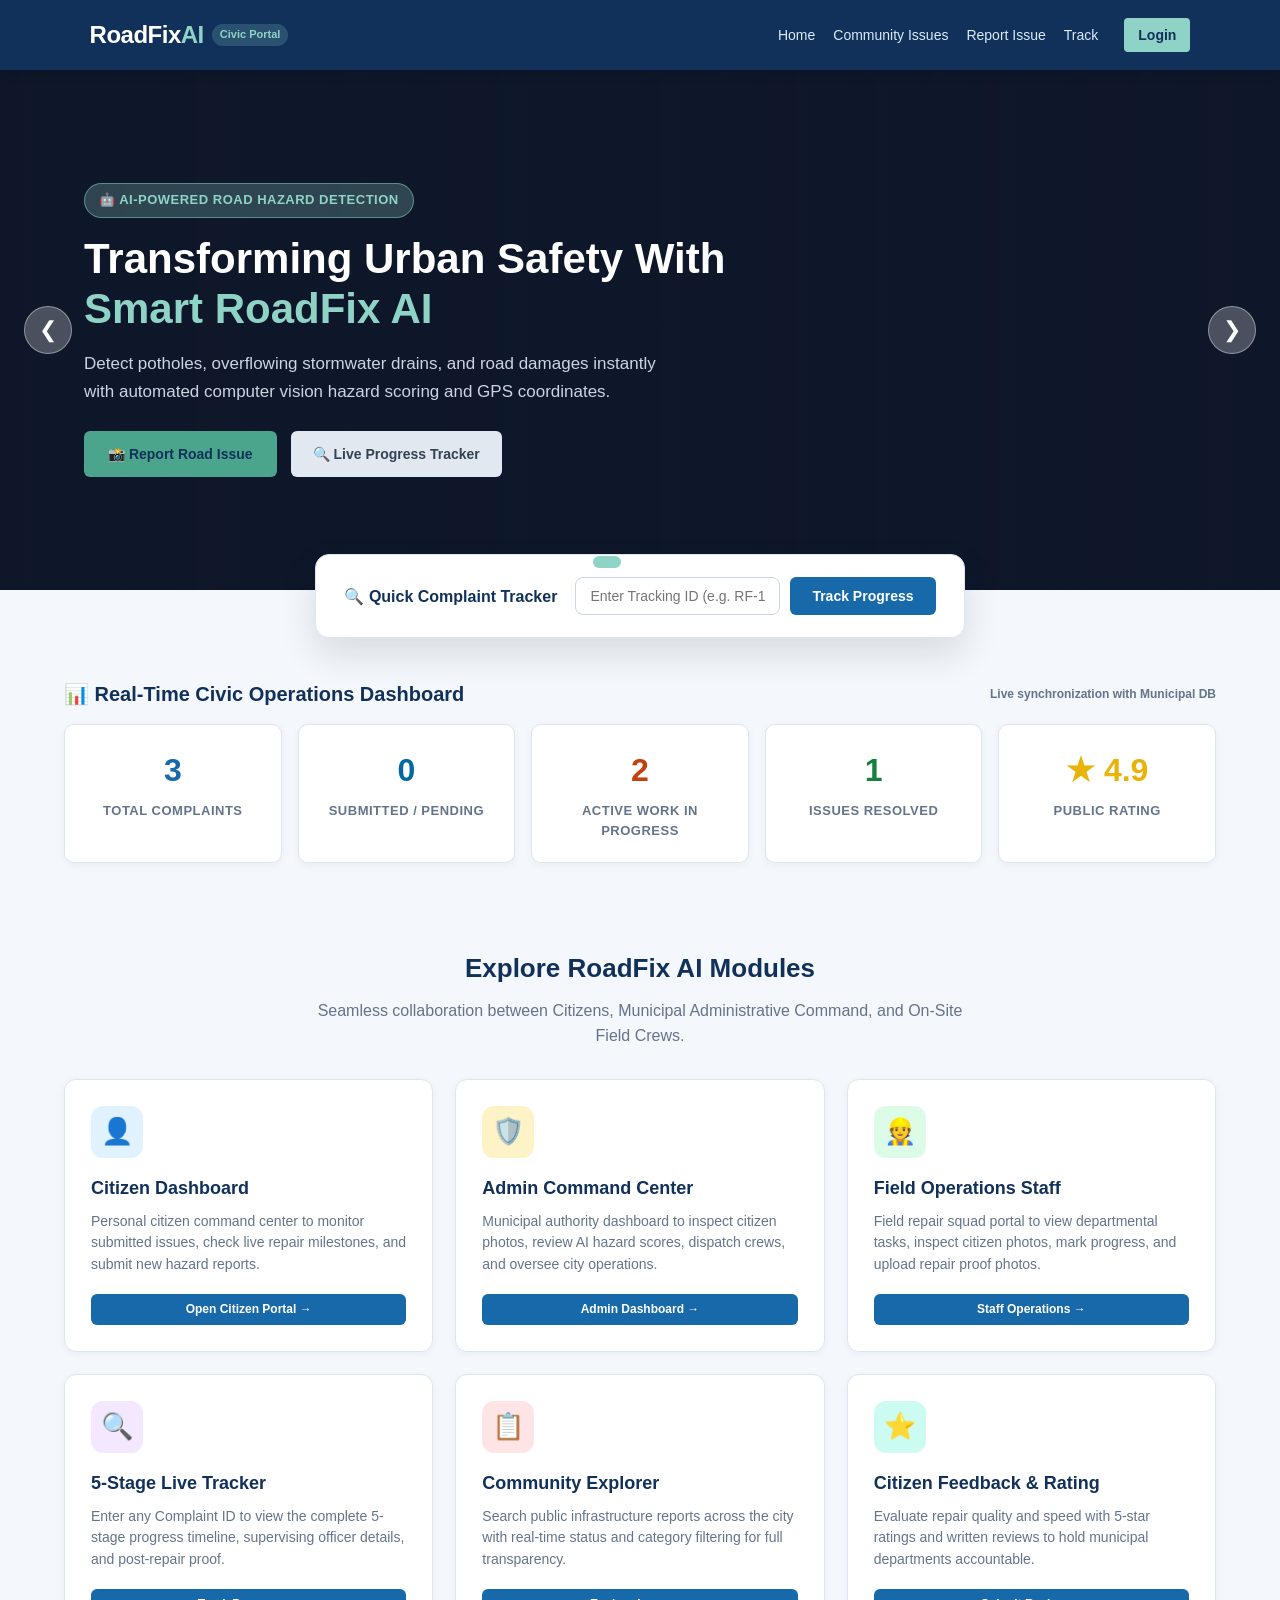
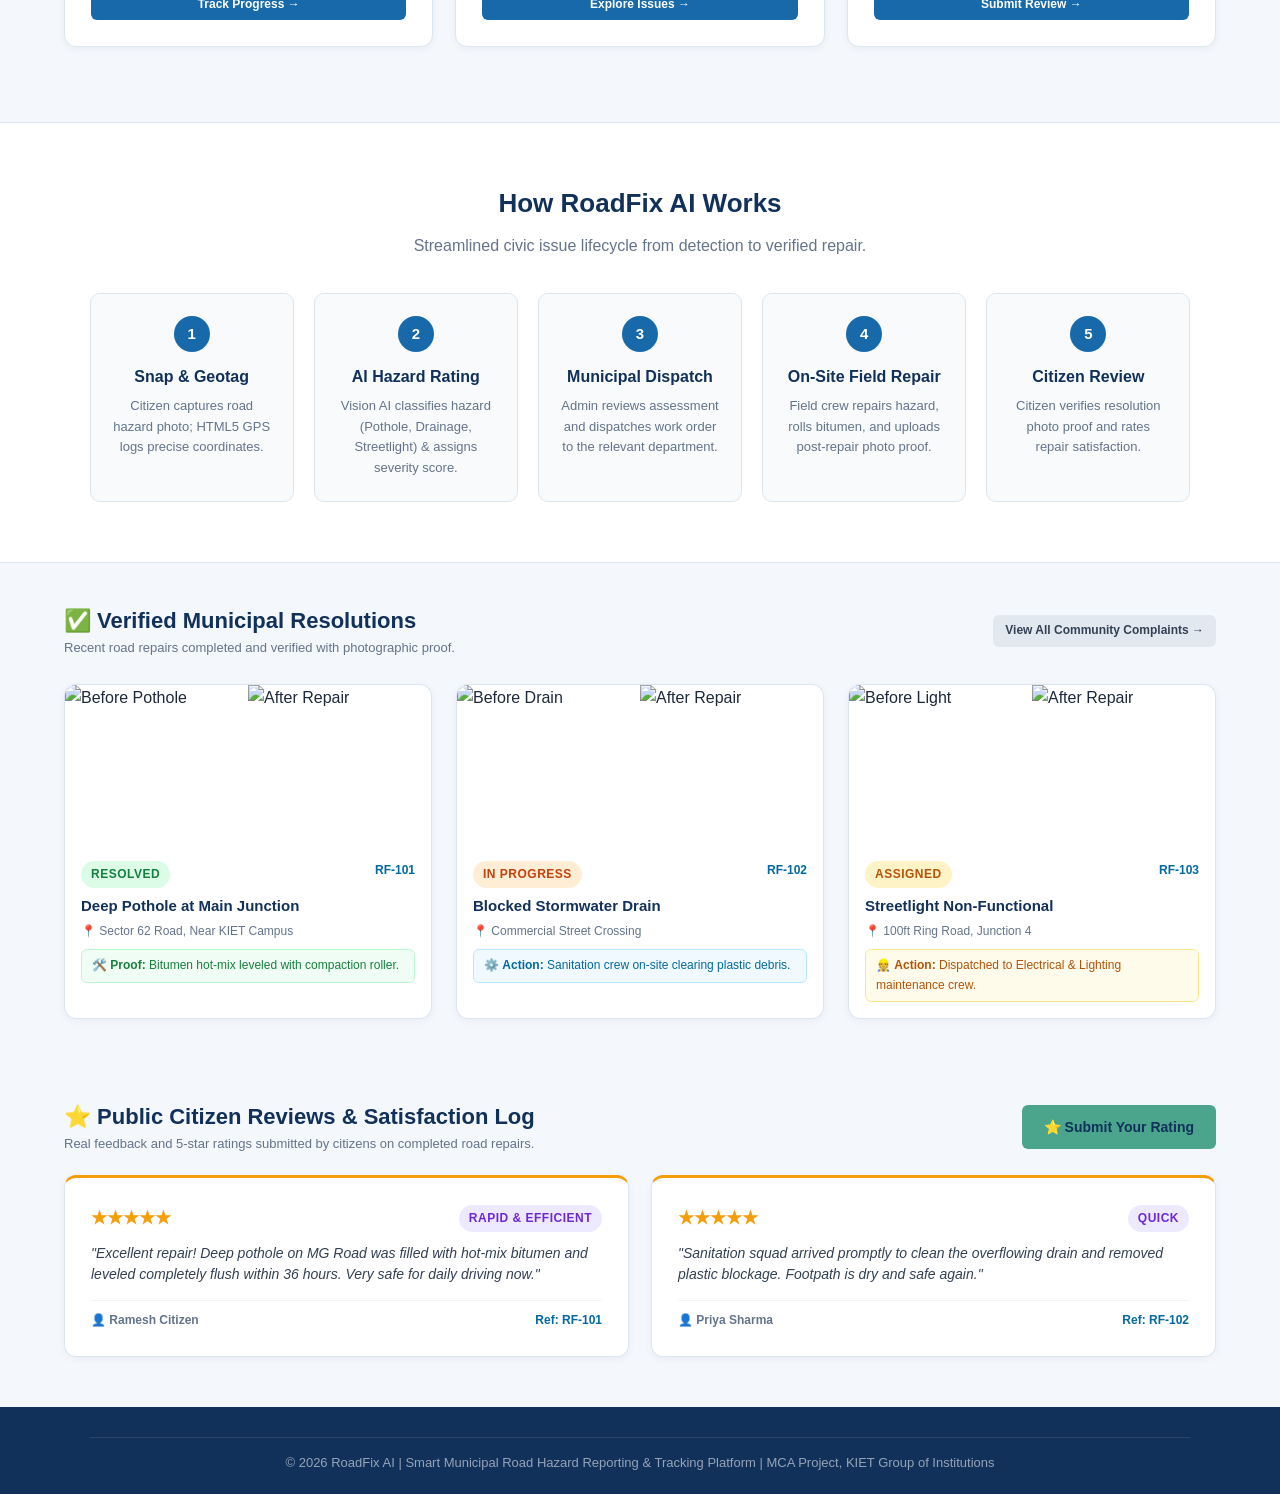
==== Backend/src/main/resources/static/index.html @ 0e4d4f62 "Updated RFIX frontend, database and scripts" ====
<!DOCTYPE html>
<html lang="en">
<head>
    <meta charset="UTF-8">
    <meta name="viewport" content="width=device-width, initial-scale=1.0">
    <title>RoadFix AI - Smart Civic Issue Reporting & Municipal Tracking Platform</title>
    <link rel="stylesheet" href="css/style.css">
    <style>
        /* Modern Carousel / Hero Slider Styling */
        .slider-wrapper {
            position: relative;
            width: 100%;
            height: 520px;
            overflow: hidden;
            background: #0f172a;
        }

        .slider-container {
            display: flex;
            width: 100%;
            height: 100%;
            transition: transform 0.5s ease-in-out;
            will-change: transform;
        }

        .slide {
            flex: 0 0 100%;
            width: 100%;
            min-width: 100%;
            max-width: 100%;
            height: 100%;
            position: relative;
            display: flex;
            align-items: center;
            background-size: cover;
            background-position: center;
        }

        .slide-overlay {
            position: absolute;
            top: 0;
            left: 0;
            right: 0;
            bottom: 0;
            background: linear-gradient(90deg, rgba(15, 23, 42, 0.92) 0%, rgba(15, 23, 42, 0.75) 50%, rgba(15, 23, 42, 0.35) 100%);
            z-index: 1;
        }

        .slide-content {
            position: relative;
            z-index: 2;
            width: 90%;
            max-width: 1200px;
            margin: 0 auto;
            color: #ffffff;
            padding: 0 20px;
        }

        .slide-tag {
            display: inline-block;
            background: rgba(143, 211, 199, 0.25);
            color: var(--accent);
            padding: 6px 14px;
            border-radius: 20px;
            font-size: 13px;
            font-weight: 700;
            margin-bottom: 16px;
            border: 1px solid rgba(143, 211, 199, 0.5);
            letter-spacing: 0.5px;
            text-transform: uppercase;
        }

        .slide-title {
            font-size: 42px;
            font-weight: 800;
            line-height: 1.2;
            margin-bottom: 16px;
            max-width: 680px;
        }

        .slide-title span {
            color: var(--accent);
        }

        .slide-desc {
            font-size: 17px;
            color: #cbd5e1;
            max-width: 580px;
            line-height: 1.6;
            margin-bottom: 26px;
        }

        .slide-btn-group {
            display: flex;
            gap: 14px;
            flex-wrap: wrap;
        }

        /* Slider Controls */
        .slider-btn {
            position: absolute;
            top: 50%;
            transform: translateY(-50%);
            z-index: 50;
            background: rgba(255, 255, 255, 0.25);
            backdrop-filter: blur(8px);
            -webkit-backdrop-filter: blur(8px);
            color: #ffffff;
            border: 1px solid rgba(255, 255, 255, 0.4);
            width: 48px;
            height: 48px;
            border-radius: 50%;
            display: flex;
            align-items: center;
            justify-content: center;
            cursor: pointer;
            font-size: 22px;
            transition: all 0.25s ease;
            user-select: none;
            outline: none;
        }

        .slider-btn:hover {
            background: rgba(255, 255, 255, 0.55);
            color: #0f172a;
            transform: translateY(-50%) scale(1.1);
        }

        .slider-btn-prev { left: 24px; }
        .slider-btn-next { right: 24px; }

        .slider-dots {
            position: absolute;
            bottom: 22px;
            left: 50%;
            transform: translateX(-50%);
            display: flex;
            gap: 10px;
            z-index: 50;
        }

        .dot {
            width: 12px;
            height: 12px;
            border-radius: 50%;
            background: rgba(255, 255, 255, 0.4);
            cursor: pointer;
            transition: all 0.3s ease;
        }

        .dot.active {
            background: var(--accent);
            width: 28px;
            border-radius: 12px;
        }

        /* Floating Quick Track Bar */
        .floating-search-bar {
            max-width: 1000px;
            margin: -36px auto 0 auto;
            position: relative;
            z-index: 20;
            background: #ffffff;
            border-radius: 14px;
            padding: 22px 28px;
            box-shadow: 0 16px 36px rgba(15, 23, 42, 0.12);
            border: 1px solid var(--border-color);
            display: flex;
            align-items: center;
            gap: 18px;
            flex-wrap: wrap;
        }

        .floating-search-bar h3 {
            font-size: 16px;
            color: var(--primary);
            white-space: nowrap;
            margin: 0;
            display: flex;
            align-items: center;
            gap: 6px;
        }

        .floating-search-form {
            display: flex;
            flex: 1;
            gap: 10px;
            min-width: 280px;
        }

        .floating-search-form input {
            flex: 1;
            padding: 10px 14px;
            border: 1px solid #cbd5e1;
            border-radius: 8px;
            font-size: 14px;
        }



        /* Features Section */
        .features-grid {
            display: grid;
            grid-template-columns: repeat(auto-fit, minmax(280px, 1fr));
            gap: 22px;
            margin-top: 30px;
        }

        .feature-card {
            background: #ffffff;
            padding: 26px;
            border-radius: 12px;
            border: 1px solid var(--border-color);
            box-shadow: var(--shadow-sm);
            transition: all 0.25s ease;
            text-align: left;
            display: flex;
            flex-direction: column;
        }

        .feature-card:hover {
            transform: translateY(-5px);
            box-shadow: var(--shadow-md);
            border-color: var(--primary-light);
        }

        .feature-icon-wrapper {
            width: 52px;
            height: 52px;
            border-radius: 12px;
            display: flex;
            align-items: center;
            justify-content: center;
            font-size: 26px;
            margin-bottom: 16px;
        }

        .f-citizen { background: #e0f2fe; color: #0284c7; }
        .f-admin { background: #fef3c7; color: #d97706; }
        .f-staff { background: #dcfce7; color: #16a34a; }
        .f-track { background: #f3e8ff; color: #7e22ce; }
        .f-explore { background: #ffe4e6; color: #e11d48; }
        .f-feedback { background: #ccfbf1; color: #0d9488; }

        .feature-card h3 {
            color: var(--primary);
            font-size: 18px;
            margin-bottom: 8px;
        }

        .feature-card p {
            color: var(--text-muted);
            font-size: 14px;
            line-height: 1.55;
            margin-bottom: 18px;
            flex: 1;
        }

        /* Verification Showcase (Before / After) */
        .showcase-grid {
            display: grid;
            grid-template-columns: repeat(auto-fit, minmax(320px, 1fr));
            gap: 24px;
            margin-top: 25px;
        }

        .showcase-card {
            background: #ffffff;
            border-radius: 12px;
            overflow: hidden;
            border: 1px solid var(--border-color);
            box-shadow: var(--shadow-sm);
        }

        .showcase-images {
            display: grid;
            grid-template-columns: 1fr 1fr;
            height: 160px;
        }

        .showcase-images img {
            width: 100%;
            height: 100%;
            object-fit: cover;
        }

        .showcase-body {
            padding: 16px;
        }

        /* How it Works */
        .how-section {
            background: #ffffff;
            padding: 60px 7%;
            border-top: 1px solid var(--border-color);
            border-bottom: 1px solid var(--border-color);
            text-align: center;
            margin-top: 40px;
        }

        .steps-grid {
            display: grid;
            grid-template-columns: repeat(auto-fit, minmax(200px, 1fr));
            gap: 20px;
            margin-top: 35px;
        }

        .step-box {
            background: #f8fafc;
            padding: 22px;
            border-radius: 10px;
            border: 1px solid var(--border-color);
            position: relative;
        }

        .step-num {
            width: 36px;
            height: 36px;
            background: var(--primary-light);
            color: white;
            border-radius: 50%;
            display: flex;
            align-items: center;
            justify-content: center;
            font-weight: bold;
            margin: 0 auto 12px;
            font-size: 15px;
        }

        @media (max-width: 768px) {
            .slider-wrapper {
                height: 440px;
            }
            .slide-title {
                font-size: 26px;
            }
            .slide-desc {
                font-size: 14px;
            }
            .floating-search-bar {
                margin: -20px 15px 0 15px;
                padding: 16px;
            }
            .slider-btn {
                width: 38px;
                height: 38px;
                font-size: 16px;
                display: flex !important;
            }
            .slider-btn-prev { left: 8px; }
            .slider-btn-next { right: 8px; }
        }
    </style>
</head>
<body>

    <!-- Header Navigation -->
    <header>
        <a href="index.html" class="logo-container">
            <div class="logo">RoadFix<span>AI</span></div>
            <span class="logo-tag">Civic Portal</span>
        </a>
        <nav id="mainNav"></nav>
    </header>

    <!-- Carousel / Hero Slider -->
    <div class="slider-wrapper" id="heroSlider">
        <div class="slider-container" id="sliderContainer">

            <!-- Slide 1: AI Hazard Detection -->
            <div class="slide" style="background-image: url('https://images.unsplash.com/photo-1515162816999-a0c47dc192f7?w=1600&auto=format&fit=crop&q=80');">
                <div class="slide-overlay"></div>
                <div class="slide-content">
                    <span class="slide-tag">🤖 AI-Powered Road Hazard Detection</span>
                    <h1 class="slide-title">Transforming Urban Safety With <span>Smart RoadFix AI</span></h1>
                    <p class="slide-desc">Detect potholes, overflowing stormwater drains, and road damages instantly with automated computer vision hazard scoring and GPS coordinates.</p>
                    <div class="slide-btn-group">
                        <a href="report.html" class="btn btn-accent" style="font-weight:700; color:#12315a; padding:12px 24px;">📸 Report Road Issue</a>
                        <a href="track.html" class="btn btn-secondary" style="padding:12px 22px;">🔍 Live Progress Tracker</a>
                    </div>
                </div>
            </div>

            <!-- Slide 2: Field Operations & Paving -->
            <div class="slide" style="background-image: url('https://images.unsplash.com/photo-1578575437130-527eed3abbec?w=1600&auto=format&fit=crop&q=80');">
                <div class="slide-overlay"></div>
                <div class="slide-content">
                    <span class="slide-tag">👷 48-Hour Municipal Dispatch Commitment</span>
                    <h1 class="slide-title">Rapid Field Repairs & <span>Verified Work Orders</span></h1>
                    <p class="slide-desc">Automated task routing to Roads & Infrastructure, Sanitation, and Electrical municipal squads with photographic proof of completion.</p>
                    <div class="slide-btn-group">
                        <a href="staff.html" class="btn btn-accent" style="font-weight:700; color:#12315a; padding:12px 24px;">👷 Field Staff Panel</a>
                        <a href="complaints.html" class="btn btn-secondary" style="padding:12px 22px;">📋 View Public Issues</a>
                    </div>
                </div>
            </div>

            <!-- Slide 3: Clean, Green & Well-Lit Smart Cities -->
            <div class="slide" style="background-image: url('https://images.unsplash.com/photo-1477959858617-67f30bc75b82?w=1600&auto=format&fit=crop&q=80');">
                <div class="slide-overlay"></div>
                <div class="slide-content">
                    <span class="slide-tag">⚡ Transparent 5-Stage Lifecycle</span>
                    <h1 class="slide-title">Accountable Governance for <span>Safer City Streets</span></h1>
                    <p class="slide-desc">Follow every civic complaint through Submitted, Verified, Assigned, In Progress, and Resolved milestones in real time.</p>
                    <div class="slide-btn-group">
                        <a href="citizen.html" class="btn btn-accent" style="font-weight:700; color:#12315a; padding:12px 24px;">👤 Citizen Dashboard</a>
                        <a href="admin.html" class="btn btn-secondary" style="padding:12px 22px;">🛡️ Admin Command Center</a>
                    </div>
                </div>
            </div>

            <!-- Slide 4: Citizen Participation & Quality Reviews -->
            <div class="slide" style="background-image: url('https://images.unsplash.com/photo-1522071820081-009f0129c71c?w=1600&auto=format&fit=crop&q=80');">
                <div class="slide-overlay"></div>
                <div class="slide-content">
                    <span class="slide-tag">⭐ 5-Star Citizen Verification Feedback</span>
                    <h1 class="slide-title">Empowering Citizens & <span>Building Safer Roads</span></h1>
                    <p class="slide-desc">Citizens inspect post-repair photo proof and rate municipal performance to ensure public funds deliver lasting road infrastructure.</p>
                    <div class="slide-btn-group">
                        <a href="feedback.html" class="btn btn-accent" style="font-weight:700; color:#12315a; padding:12px 24px;">⭐ Submit Service Rating</a>
                        <a href="login.html" class="btn btn-secondary" style="padding:12px 22px;">🔑 Sign In to Portal</a>
                    </div>
                </div>
            </div>

        </div>

        <!-- Slider Arrow Controls -->
        <button type="button" class="slider-btn slider-btn-prev" id="btnPrevSlide" onclick="prevSlide()" aria-label="Previous Slide">❮</button>
        <button type="button" class="slider-btn slider-btn-next" id="btnNextSlide" onclick="nextSlide()" aria-label="Next Slide">❯</button>

        <!-- Slider Dots -->
        <div class="slider-dots" id="sliderDots">
            <span class="dot active" onclick="goToSlide(0)"></span>
            <span class="dot" onclick="goToSlide(1)"></span>
            <span class="dot" onclick="goToSlide(2)"></span>
            <span class="dot" onclick="goToSlide(3)"></span>
        </div>
    </div>

    <!-- Floating Quick Track Bar -->
    <div class="floating-search-bar">
        <h3>🔍 Quick Complaint Tracker</h3>
        <form onsubmit="handleQuickTrack(event)" class="floating-search-form">
            <input type="text" id="quickId" placeholder="Enter Tracking ID (e.g. RF-101, RF-102)" required>
            <button type="submit" class="btn btn-primary" style="padding:10px 22px; white-space:nowrap;">Track Progress</button>
        </form>
    </div>

    <!-- Real-Time Metrics Counters (Dynamic from Backend) -->
    <div class="container" style="margin-top: 40px;">
        <div style="display:flex; justify-content:space-between; align-items:center; margin-bottom:14px; flex-wrap:wrap; gap:10px;">
            <h2 style="font-size: 20px; color: var(--primary);">📊 Real-Time Civic Operations Dashboard</h2>
            <span style="font-size:12px; color:var(--text-muted); font-weight:600;">Live synchronization with Municipal DB</span>
        </div>
        <div class="stats-grid">
            <div class="stat-card">
                <h3 id="statTotal">--</h3>
                <p>Total Complaints</p>
            </div>
            <div class="stat-card">
                <h3 id="statSubmitted" style="color:#0369a1;">--</h3>
                <p>Submitted / Pending</p>
            </div>
            <div class="stat-card">
                <h3 id="statInProgress" style="color:#c2410c;">--</h3>
                <p>Active Work In Progress</p>
            </div>
            <div class="stat-card">
                <h3 id="statResolved" style="color:#15803d;">--</h3>
                <p>Issues Resolved</p>
            </div>
            <div class="stat-card">
                <h3 id="statRating" style="color:#eab308;">★ --</h3>
                <p>Public Rating</p>
            </div>
        </div>
    </div>

    <!-- Comprehensive Role Hub Modules -->
    <section class="container" style="margin-top: 25px;">
        <h2 style="font-size: 26px; color: var(--primary); text-align: center; margin-bottom: 8px;">Explore RoadFix AI Modules</h2>
        <p style="text-align: center; color: var(--text-muted); max-width: 650px; margin: 0 auto 30px;">
            Seamless collaboration between Citizens, Municipal Administrative Command, and On-Site Field Crews.
        </p>

        <div class="features-grid">
            <!-- 1. Citizen Dashboard -->
            <div class="feature-card">
                <div class="feature-icon-wrapper f-citizen">👤</div>
                <h3>Citizen Dashboard</h3>
                <p>Personal citizen command center to monitor submitted issues, check live repair milestones, and submit new hazard reports.</p>
                <a href="citizen.html" class="btn btn-primary btn-sm">Open Citizen Portal →</a>
            </div>

            <!-- 2. Admin Command -->
            <div class="feature-card">
                <div class="feature-icon-wrapper f-admin">🛡️</div>
                <h3>Admin Command Center</h3>
                <p>Municipal authority dashboard to inspect citizen photos, review AI hazard scores, dispatch crews, and oversee city operations.</p>
                <a href="admin.html" class="btn btn-primary btn-sm">Admin Dashboard →</a>
            </div>

            <!-- 3. Staff Panel -->
            <div class="feature-card">
                <div class="feature-icon-wrapper f-staff">👷</div>
                <h3>Field Operations Staff</h3>
                <p>Field repair squad portal to view departmental tasks, inspect citizen photos, mark progress, and upload repair proof photos.</p>
                <a href="staff.html" class="btn btn-primary btn-sm">Staff Operations →</a>
            </div>

            <!-- 4. Live Tracking -->
            <div class="feature-card">
                <div class="feature-icon-wrapper f-track">🔍</div>
                <h3>5-Stage Live Tracker</h3>
                <p>Enter any Complaint ID to view the complete 5-stage progress timeline, supervising officer details, and post-repair proof.</p>
                <a href="track.html" class="btn btn-primary btn-sm">Track Progress →</a>
            </div>

            <!-- 5. Community Issues -->
            <div class="feature-card">
                <div class="feature-icon-wrapper f-explore">📋</div>
                <h3>Community Explorer</h3>
                <p>Search public infrastructure reports across the city with real-time status and category filtering for full transparency.</p>
                <a href="complaints.html" class="btn btn-primary btn-sm">Explore Issues →</a>
            </div>

            <!-- 6. Citizen Feedback -->
            <div class="feature-card">
                <div class="feature-icon-wrapper f-feedback">⭐</div>
                <h3>Citizen Feedback & Rating</h3>
                <p>Evaluate repair quality and speed with 5-star ratings and written reviews to hold municipal departments accountable.</p>
                <a href="feedback.html" class="btn btn-primary btn-sm">Submit Review →</a>
            </div>
        </div>
    </section>

    <!-- How It Works Section -->
    <section class="how-section">
        <h2 style="font-size: 26px; color: var(--primary); margin-bottom: 8px;">How RoadFix AI Works</h2>
        <p style="color: var(--text-muted); max-width: 600px; margin: 0 auto;">Streamlined civic issue lifecycle from detection to verified repair.</p>

        <div class="steps-grid">
            <div class="step-box">
                <div class="step-num">1</div>
                <h4 style="color:var(--primary); margin-bottom:6px;">Snap & Geotag</h4>
                <p style="font-size:13px; color:var(--text-muted);">Citizen captures road hazard photo; HTML5 GPS logs precise coordinates.</p>
            </div>

            <div class="step-box">
                <div class="step-num">2</div>
                <h4 style="color:var(--primary); margin-bottom:6px;">AI Hazard Rating</h4>
                <p style="font-size:13px; color:var(--text-muted);">Vision AI classifies hazard (Pothole, Drainage, Streetlight) & assigns severity score.</p>
            </div>

            <div class="step-box">
                <div class="step-num">3</div>
                <h4 style="color:var(--primary); margin-bottom:6px;">Municipal Dispatch</h4>
                <p style="font-size:13px; color:var(--text-muted);">Admin reviews assessment and dispatches work order to the relevant department.</p>
            </div>

            <div class="step-box">
                <div class="step-num">4</div>
                <h4 style="color:var(--primary); margin-bottom:6px;">On-Site Field Repair</h4>
                <p style="font-size:13px; color:var(--text-muted);">Field crew repairs hazard, rolls bitumen, and uploads post-repair photo proof.</p>
            </div>

            <div class="step-box">
                <div class="step-num">5</div>
                <h4 style="color:var(--primary); margin-bottom:6px;">Citizen Review</h4>
                <p style="font-size:13px; color:var(--text-muted);">Citizen verifies resolution photo proof and rates repair satisfaction.</p>
            </div>
        </div>
    </section>

    <!-- Recent Verified Resolutions Showcase -->
    <section class="container" style="margin-top: 40px; margin-bottom: 40px;">
        <div style="display:flex; justify-content:space-between; align-items:center; margin-bottom:18px; flex-wrap:wrap; gap:10px;">
            <div>
                <h2 style="font-size: 22px; color: var(--primary);">✅ Verified Municipal Resolutions</h2>
                <p style="font-size:13px; color:var(--text-muted);">Recent road repairs completed and verified with photographic proof.</p>
            </div>
            <a href="complaints.html" class="btn btn-secondary btn-sm">View All Community Complaints →</a>
        </div>

        <div class="showcase-grid">
            <!-- Sample Resolution 1 -->
            <div class="showcase-card">
                <div class="showcase-images">
                    <img src="https://images.unsplash.com/photo-1515162816999-a0c47dc192f7?w=500&auto=format&fit=crop" alt="Before Pothole" title="Before: Citizen Reported">
                    <img src="https://images.unsplash.com/photo-1508873696983-2df570464753?w=500&auto=format&fit=crop" alt="After Repair" title="After: Field Crew Repaired">
                </div>
                <div class="showcase-body">
                    <div style="display:flex; justify-content:space-between; margin-bottom:6px;">
                        <span class="badge badge-RESOLVED">RESOLVED</span>
                        <span style="font-size:12px; font-weight:700; color:#0369a1;">RF-101</span>
                    </div>
                    <h4 style="font-size:15px; color:var(--primary); margin-bottom:4px;">Deep Pothole at Main Junction</h4>
                    <p style="font-size:12px; color:#64748b; margin-bottom:8px;">📍 Sector 62 Road, Near KIET Campus</p>
                    <p style="font-size:12px; color:#15803d; background:#f0fdf4; padding:6px 10px; border-radius:6px; border:1px solid #bbf7d0;">
                        🛠️ <b>Proof:</b> Bitumen hot-mix leveled with compaction roller.
                    </p>
                </div>
            </div>

            <!-- Sample Resolution 2 -->
            <div class="showcase-card">
                <div class="showcase-images">
                    <img src="https://images.unsplash.com/photo-1544717305-2782549b5136?w=500&auto=format&fit=crop" alt="Before Drain" title="Before: Citizen Reported">
                    <img src="https://images.unsplash.com/photo-1578575437130-527eed3abbec?w=500&auto=format&fit=crop" alt="After Repair" title="After: Field Crew Repaired">
                </div>
                <div class="showcase-body">
                    <div style="display:flex; justify-content:space-between; margin-bottom:6px;">
                        <span class="badge badge-IN_PROGRESS">IN PROGRESS</span>
                        <span style="font-size:12px; font-weight:700; color:#0369a1;">RF-102</span>
                    </div>
                    <h4 style="font-size:15px; color:var(--primary); margin-bottom:4px;">Blocked Stormwater Drain</h4>
                    <p style="font-size:12px; color:#64748b; margin-bottom:8px;">📍 Commercial Street Crossing</p>
                    <p style="font-size:12px; color:#0369a1; background:#f0f9ff; padding:6px 10px; border-radius:6px; border:1px solid #bae6fd;">
                        ⚙️ <b>Action:</b> Sanitation crew on-site clearing plastic debris.
                    </p>
                </div>
            </div>

            <!-- Sample Resolution 3 -->
            <div class="showcase-card">
                <div class="showcase-images">
                    <img src="https://images.unsplash.com/photo-1509198397868-475647b2a1e5?w=500&auto=format&fit=crop" alt="Before Light" title="Before: Citizen Reported">
                    <img src="https://images.unsplash.com/photo-1477959858617-67f30bc75b82?w=500&auto=format&fit=crop" alt="After Repair" title="After: Field Crew Repaired">
                </div>
                <div class="showcase-body">
                    <div style="display:flex; justify-content:space-between; margin-bottom:6px;">
                        <span class="badge badge-ASSIGNED">ASSIGNED</span>
                        <span style="font-size:12px; font-weight:700; color:#0369a1;">RF-103</span>
                    </div>
                    <h4 style="font-size:15px; color:var(--primary); margin-bottom:4px;">Streetlight Non-Functional</h4>
                    <p style="font-size:12px; color:#64748b; margin-bottom:8px;">📍 100ft Ring Road, Junction 4</p>
                    <p style="font-size:12px; color:#b45309; background:#fffbeb; padding:6px 10px; border-radius:6px; border:1px solid #fde68a;">
                        👷 <b>Action:</b> Dispatched to Electrical & Lighting maintenance crew.
                    </p>
                </div>
            </div>
        </div>
    </section>

    <!-- Citizen Reviews & Satisfaction Ratings (Public Transparency) -->
    <section class="container" style="margin-top: 40px; margin-bottom: 50px;">
        <div style="display:flex; justify-content:space-between; align-items:center; margin-bottom:20px; flex-wrap:wrap; gap:10px;">
            <div>
                <h2 style="font-size: 22px; color: var(--primary);">⭐ Public Citizen Reviews & Satisfaction Log</h2>
                <p style="font-size:13px; color:var(--text-muted);">Real feedback and 5-star ratings submitted by citizens on completed road repairs.</p>
            </div>
            <a href="feedback.html" class="btn btn-accent" style="font-weight:700; color:#12315a;">⭐ Submit Your Rating</a>
        </div>

        <div class="features-grid" id="homeReviewsGrid" style="margin-top:15px;">
            <!-- Dynamically populated from Database / LocalStorage -->
            <div class="feature-card" style="border-top:3px solid #f59e0b;">
                <div style="display:flex; justify-content:space-between; align-items:center; margin-bottom:10px;">
                    <span style="color:#f59e0b; font-size:18px; font-weight:bold;">★★★★★</span>
                    <span class="badge badge-VERIFIED">Rapid & Efficient</span>
                </div>
                <p style="font-style:italic; color:#334155; font-size:14px; margin-bottom:14px; flex:1;">
                    "Excellent repair! Deep pothole on MG Road was filled with hot-mix bitumen and leveled completely flush within 36 hours. Very safe for daily driving now."
                </p>
                <div style="display:flex; justify-content:space-between; align-items:center; border-top:1px solid #f1f5f9; padding-top:10px; font-size:12px; color:#64748b;">
                    <b>👤 Ramesh Citizen</b>
                    <span style="font-weight:600; color:#0369a1;">Ref: RF-101</span>
                </div>
            </div>

            <div class="feature-card" style="border-top:3px solid #f59e0b;">
                <div style="display:flex; justify-content:space-between; align-items:center; margin-bottom:10px;">
                    <span style="color:#f59e0b; font-size:18px; font-weight:bold;">★★★★★</span>
                    <span class="badge badge-VERIFIED">Quick</span>
                </div>
                <p style="font-style:italic; color:#334155; font-size:14px; margin-bottom:14px; flex:1;">
                    "Sanitation squad arrived promptly to clean the overflowing drain and removed plastic blockage. Footpath is dry and safe again."
                </p>
                <div style="display:flex; justify-content:space-between; align-items:center; border-top:1px solid #f1f5f9; padding-top:10px; font-size:12px; color:#64748b;">
                    <b>👤 Priya Sharma</b>
                    <span style="font-weight:600; color:#0369a1;">Ref: RF-102</span>
                </div>
            </div>

            <div class="feature-card" style="border-top:3px solid #f59e0b;">
                <div style="display:flex; justify-content:space-between; align-items:center; margin-bottom:10px;">
                    <span style="color:#f59e0b; font-size:18px; font-weight:bold;">★★★★★</span>
                    <span class="badge badge-VERIFIED">5-Star Quality</span>
                </div>
                <p style="font-style:italic; color:#334155; font-size:14px; margin-bottom:14px; flex:1;">
                    "Streetlight on Ring Road junction was fixed quickly by electrical crew. Great transparency with photo proofs!"
                </p>
                <div style="display:flex; justify-content:space-between; align-items:center; border-top:1px solid #f1f5f9; padding-top:10px; font-size:12px; color:#64748b;">
                    <b>👤 Sunil Verma</b>
                    <span style="font-weight:600; color:#0369a1;">Ref: RF-103</span>
                </div>
            </div>
        </div>
    </section>

    <!-- Footer -->
    <footer>
        <div class="copyright">
            © 2026 RoadFix AI | Smart Municipal Road Hazard Reporting & Tracking Platform | MCA Project, KIET Group of Institutions
        </div>
    </footer>

    <script src="js/api.js"></script>
    <script>
        // --- Carousel Slider Engine ---
        let currentSlide = 0;
        let slideInterval = null;

        let cachedSlideCount = 4;

        function getTotalSlides() {
            return cachedSlideCount;
        }

        function updateSlider() {
            const container = document.getElementById('sliderContainer');
            if (container) {
                container.style.transform = `translateX(-${currentSlide * 100}%)`;
            }

            // Update dots
            const dots = document.querySelectorAll('.slider-dots .dot');
            dots.forEach((dot, index) => {
                dot.classList.toggle('active', index === currentSlide);
            });
        }

        function nextSlide() {
            const total = getTotalSlides();
            currentSlide = (currentSlide + 1) % total;
            updateSlider();
            resetAutoSlide();
        }

        function prevSlide() {
            const total = getTotalSlides();
            currentSlide = (currentSlide - 1 + total) % total;
            updateSlider();
            resetAutoSlide();
        }

        function goToSlide(index) {
            currentSlide = index;
            updateSlider();
            resetAutoSlide();
        }

        function startAutoSlide() {
            clearInterval(slideInterval);
            slideInterval = setInterval(() => {
                nextSlide();
            }, 6000);
        }

        function resetAutoSlide() {
            clearInterval(slideInterval);
            startAutoSlide();
        }

        // Pause on hover
        const sliderEl = document.getElementById('heroSlider');
        if (sliderEl) {
            sliderEl.addEventListener('mouseenter', () => clearInterval(slideInterval));
            sliderEl.addEventListener('mouseleave', () => startAutoSlide());
        }

        // Keyboard navigation
        document.addEventListener('keydown', (e) => {
            if (e.key === 'ArrowLeft') prevSlide();
            if (e.key === 'ArrowRight') nextSlide();
        });

        // Initialize slider & metrics on DOM load
        document.addEventListener('DOMContentLoaded', async () => {
            await renderSlider();
            startAutoSlide();
            loadLiveMetrics();
            loadHomeReviews();

            // Button click listeners
            document.getElementById('btnPrevSlide')?.addEventListener('click', (e) => {
                e.stopPropagation();
                prevSlide();
            });
            document.getElementById('btnNextSlide')?.addEventListener('click', (e) => {
                e.stopPropagation();
                nextSlide();
            });
        });

        async function renderSlider() {
            const slides = await RoadFix.getSlides();
            cachedSlideCount = (slides && slides.length > 0) ? slides.length : 4;
            const container = document.getElementById('sliderContainer');
            const dotsContainer = document.getElementById('sliderDots');
            if (!container || !slides || slides.length === 0) return;

            container.innerHTML = slides.map(s => `
                <div class="slide" style="background-image: url('${s.image}');">
                    <div class="slide-overlay"></div>
                    <div class="slide-content">
                        <span class="slide-tag">${s.tag}</span>
                        <h1 class="slide-title">${s.title}</h1>
                        <p class="slide-desc">${s.desc}</p>
                        <div class="slide-btn-group">
                            <a href="${s.btn1Link || 'report.html'}" class="btn btn-accent" style="font-weight:700; color:#12315a; padding:12px 24px;">${s.btn1Text || '📸 Report Road Issue'}</a>
                            <a href="${s.btn2Link || 'track.html'}" class="btn btn-secondary" style="padding:12px 22px;">${s.btn2Text || '🔍 Live Progress Tracker'}</a>
                        </div>
                    </div>
                </div>
            `).join('');

            if (dotsContainer) {
                dotsContainer.innerHTML = slides.map((_, idx) => `
                    <span class="dot ${idx === currentSlide ? 'active' : ''}" onclick="goToSlide(${idx})"></span>
                `).join('');
            }
            updateSlider();
        }

        // --- Live Operational Metrics ---
        async function loadLiveMetrics() {
            try {
                const s = await RoadFix.getStats();
                document.getElementById('statTotal').innerText = s.totalIssues || 3;
                document.getElementById('statSubmitted').innerText = s.submitted || 0;
                document.getElementById('statInProgress').innerText = s.inProgress || 2;
                document.getElementById('statResolved').innerText = s.resolved || 1;
                document.getElementById('statRating').innerText = `★ ${s.averageRating || '4.9'}`;
            } catch (err) {
                console.error(err);
            }
        }

        // --- Live Community Feedback Reviews ---
        async function loadHomeReviews() {
            try {
                const feedbacks = await RoadFix.getFeedbacks();
                const container = document.getElementById('homeReviewsGrid');
                if (!container || !feedbacks || feedbacks.length === 0) return;
                const list = feedbacks.slice(0, 3);
                container.innerHTML = list.map(f => `
                    <div class="feature-card" style="border-top:3px solid #f59e0b;">
                        <div style="display:flex; justify-content:space-between; align-items:center; margin-bottom:10px;">
                            <span style="color:#f59e0b; font-size:18px; font-weight:bold;">${'★'.repeat(f.rating || 5)}</span>
                            <span class="badge badge-VERIFIED">${f.resolutionSpeed || 'Rapid'}</span>
                        </div>
                        <p style="font-style:italic; color:#334155; font-size:14px; margin-bottom:14px; flex:1;">
                            "${f.comments || f.comment || 'High quality repair work and fast response.'}"
                        </p>
                        <div style="display:flex; justify-content:space-between; align-items:center; border-top:1px solid #f1f5f9; padding-top:10px; font-size:12px; color:#64748b;">
                            <b>👤 ${f.citizenName || 'Citizen'}</b>
                            <span style="font-weight:600; color:#0369a1;">Ref: ${f.complaintId || 'General'}</span>
                        </div>
                    </div>
                `).join('');
            } catch (e) {
                console.error(e);
            }
        }

        // Quick Track Handler
        function handleQuickTrack(e) {
            e.preventDefault();
            const id = document.getElementById('quickId').value.trim();
            if (id) {
                window.location.href = `track.html?id=${encodeURIComponent(id)}`;
            }
        }
    </script>
</body>
</html>
---- Backend/src/main/resources/static/css/style.css ----
/* RoadFix AI - Global Design System & Styling */

:root {
    --primary: #12315a;
    --primary-light: #1769aa;
    --accent: #8fd3c7;
    --accent-teal: #4aa58c;
    --bg-main: #f4f7fb;
    --bg-card: #ffffff;
    --text-main: #1e293b;
    --text-muted: #64748b;
    --border-color: #dbe7f0;
    --shadow-sm: 0 2px 8px rgba(18, 49, 90, 0.05);
    --shadow-md: 0 8px 24px rgba(18, 49, 90, 0.08);
    --shadow-lg: 0 12px 32px rgba(18, 49, 90, 0.12);
}

* {
    margin: 0;
    padding: 0;
    box-sizing: border-box;
}

body {
    font-family: -apple-system, BlinkMacSystemFont, "Segoe UI", Roboto, Oxygen, Ubuntu, Cantarell, "Helvetica Neue", Arial, sans-serif;
    background-color: var(--bg-main);
    color: var(--text-main);
    line-height: 1.6;
    min-height: 100vh;
    display: flex;
    flex-direction: column;
}

/* Header & Navigation */
header {
    background-color: var(--primary);
    padding: 16px 7%;
    display: flex;
    justify-content: space-between;
    align-items: center;
    position: sticky;
    top: 0;
    z-index: 100;
    box-shadow: 0 2px 10px rgba(0,0,0,0.15);
}

.logo-container {
    display: flex;
    align-items: center;
    text-decoration: none;
}

.logo {
    font-size: 24px;
    font-weight: 800;
    color: #ffffff;
    letter-spacing: -0.5px;
}

.logo span {
    color: var(--accent);
}

.logo-tag {
    background: rgba(143, 211, 199, 0.2);
    color: var(--accent);
    font-size: 11px;
    padding: 2px 8px;
    border-radius: 12px;
    margin-left: 8px;
    font-weight: 600;
}

nav {
    display: flex;
    gap: 18px;
    align-items: center;
    flex-wrap: wrap;
}

nav a {
    color: #dbeafe;
    text-decoration: none;
    font-size: 14px;
    font-weight: 500;
    transition: color 0.2s ease;
}

nav a:hover {
    color: var(--accent);
}

/* Page Containers */
.container {
    width: 90%;
    max-width: 1200px;
    margin: 35px auto;
    flex: 1;
}

.container-narrow {
    width: 90%;
    max-width: 600px;
    margin: 35px auto;
    flex: 1;
}

/* Card Styles */
.card-box {
    background: var(--bg-card);
    padding: 30px;
    border-radius: 12px;
    border: 1px solid var(--border-color);
    box-shadow: var(--shadow-md);
    margin-bottom: 25px;
}

/* Form Controls */
label {
    display: block;
    margin-top: 16px;
    margin-bottom: 6px;
    font-weight: 600;
    color: #334155;
    font-size: 14px;
}

input, select, textarea {
    width: 100%;
    padding: 11px 14px;
    border: 1px solid #cbd5e1;
    border-radius: 6px;
    font-size: 14px;
    outline: none;
    background-color: #ffffff;
    color: var(--text-main);
    transition: border-color 0.2s, box-shadow 0.2s;
}

input:focus, select:focus, textarea:focus {
    border-color: var(--primary-light);
    box-shadow: 0 0 0 3px rgba(23, 105, 170, 0.15);
}

textarea {
    resize: vertical;
    min-height: 90px;
}

/* Buttons */
.btn {
    display: inline-block;
    padding: 11px 22px;
    border-radius: 6px;
    font-size: 14px;
    font-weight: 600;
    text-align: center;
    text-decoration: none;
    cursor: pointer;
    border: none;
    transition: background-color 0.2s, transform 0.1s;
}

.btn:active {
    transform: scale(0.98);
}

.btn-primary {
    background-color: var(--primary-light);
    color: #ffffff;
}

.btn-primary:hover {
    background-color: var(--primary);
}

.btn-accent {
    background-color: var(--accent-teal);
    color: #ffffff;
}

.btn-accent:hover {
    background-color: #36806d;
}

.btn-secondary {
    background-color: #e2e8f0;
    color: #334155;
}

.btn-secondary:hover {
    background-color: #cbd5e1;
}

.btn-sm {
    padding: 6px 12px;
    font-size: 12px;
}

.btn-block {
    width: 100%;
    margin-top: 18px;
}

/* Status Badges */
.badge {
    display: inline-block;
    padding: 4px 10px;
    border-radius: 20px;
    font-size: 12px;
    font-weight: 700;
    text-transform: uppercase;
    letter-spacing: 0.5px;
}

.badge-SUBMITTED {
    background: #e0f2fe;
    color: #0369a1;
}

.badge-VERIFIED {
    background: #ede9fe;
    color: #6d28d9;
}

.badge-ASSIGNED {
    background: #fef3c7;
    color: #b45309;
}

.badge-IN_PROGRESS {
    background: #ffedd5;
    color: #c2410c;
}

.badge-RESOLVED {
    background: #dcfce7;
    color: #15803d;
}

.badge-REJECTED {
    background: #fee2e2;
    color: #b91c1c;
}

/* Severity Badges */
.sev-LOW { color: #16a34a; font-weight: bold; }
.sev-MEDIUM { color: #d97706; font-weight: bold; }
.sev-HIGH { color: #dc2626; font-weight: bold; }
.sev-CRITICAL { color: #991b1b; font-weight: bold; background: #fee2e2; padding: 2px 6px; border-radius: 4px; }

/* Tables */
.table-responsive {
    overflow-x: auto;
    margin-top: 15px;
}

table {
    width: 100%;
    border-collapse: collapse;
    font-size: 14px;
}

th {
    background: #f8fafc;
    color: #475569;
    text-align: left;
    padding: 12px 14px;
    font-weight: 600;
    border-bottom: 2px solid var(--border-color);
}

td {
    padding: 14px;
    border-bottom: 1px solid #f1f5f9;
    vertical-align: middle;
}

tr:hover td {
    background-color: #f8fafc;
}

/* Stats Counter Grid */
.stats-grid {
    display: grid;
    grid-template-columns: repeat(auto-fit, minmax(180px, 1fr));
    gap: 16px;
    margin-bottom: 25px;
}

.stat-card {
    background: #ffffff;
    padding: 20px;
    border-radius: 10px;
    border: 1px solid var(--border-color);
    box-shadow: var(--shadow-sm);
    text-align: center;
}

.stat-card h3 {
    font-size: 32px;
    color: var(--primary-light);
    margin-bottom: 4px;
    font-weight: 800;
}

.stat-card p {
    color: var(--text-muted);
    font-size: 13px;
    text-transform: uppercase;
    font-weight: 600;
    letter-spacing: 0.5px;
}

/* Modal Popup */
.modal-overlay {
    position: fixed;
    top: 0;
    left: 0;
    right: 0;
    bottom: 0;
    background: rgba(18, 49, 90, 0.6);
    display: none;
    align-items: center;
    justify-content: center;
    z-index: 1000;
    backdrop-filter: blur(2px);
}

.modal-content {
    background: #ffffff;
    width: 90%;
    max-width: 600px;
    border-radius: 12px;
    padding: 28px;
    box-shadow: var(--shadow-lg);
    max-height: 90vh;
    overflow-y: auto;
    position: relative;
}

.modal-header {
    display: flex;
    justify-content: space-between;
    align-items: center;
    margin-bottom: 20px;
    border-bottom: 1px solid var(--border-color);
    padding-bottom: 12px;
}

.modal-close {
    background: none;
    border: none;
    font-size: 24px;
    cursor: pointer;
    color: var(--text-muted);
}

.modal-close:hover {
    color: var(--text-main);
}

/* Footer */
footer {
    background-color: var(--primary);
    color: #ffffff;
    padding: 30px 7% 20px;
    margin-top: auto;
}

.footer-main {
    display: grid;
    grid-template-columns: 2fr 1fr 1fr;
    gap: 40px;
    margin-bottom: 25px;
}

.footer-main h3 {
    color: #ffffff;
    font-size: 17px;
    margin-bottom: 14px;
}

.footer-main p {
    color: #94a3b8;
    font-size: 13px;
    line-height: 1.6;
    margin-bottom: 8px;
}

.footer-main a {
    display: block;
    color: #cbd5e1;
    text-decoration: none;
    font-size: 13px;
    margin-bottom: 8px;
    transition: color 0.2s;
}

.footer-main a:hover {
    color: var(--accent);
}

.copyright {
    text-align: center;
    padding-top: 15px;
    border-top: 1px solid rgba(255, 255, 255, 0.1);
    color: #94a3b8;
    font-size: 13px;
}

/* Responsiveness */
@media (max-width: 768px) {
    header {
        flex-direction: column;
        gap: 12px;
        padding: 14px 20px;
    }
    nav {
        justify-content: center;
    }
    .footer-main {
        grid-template-columns: 1fr;
        gap: 25px;
    }
}
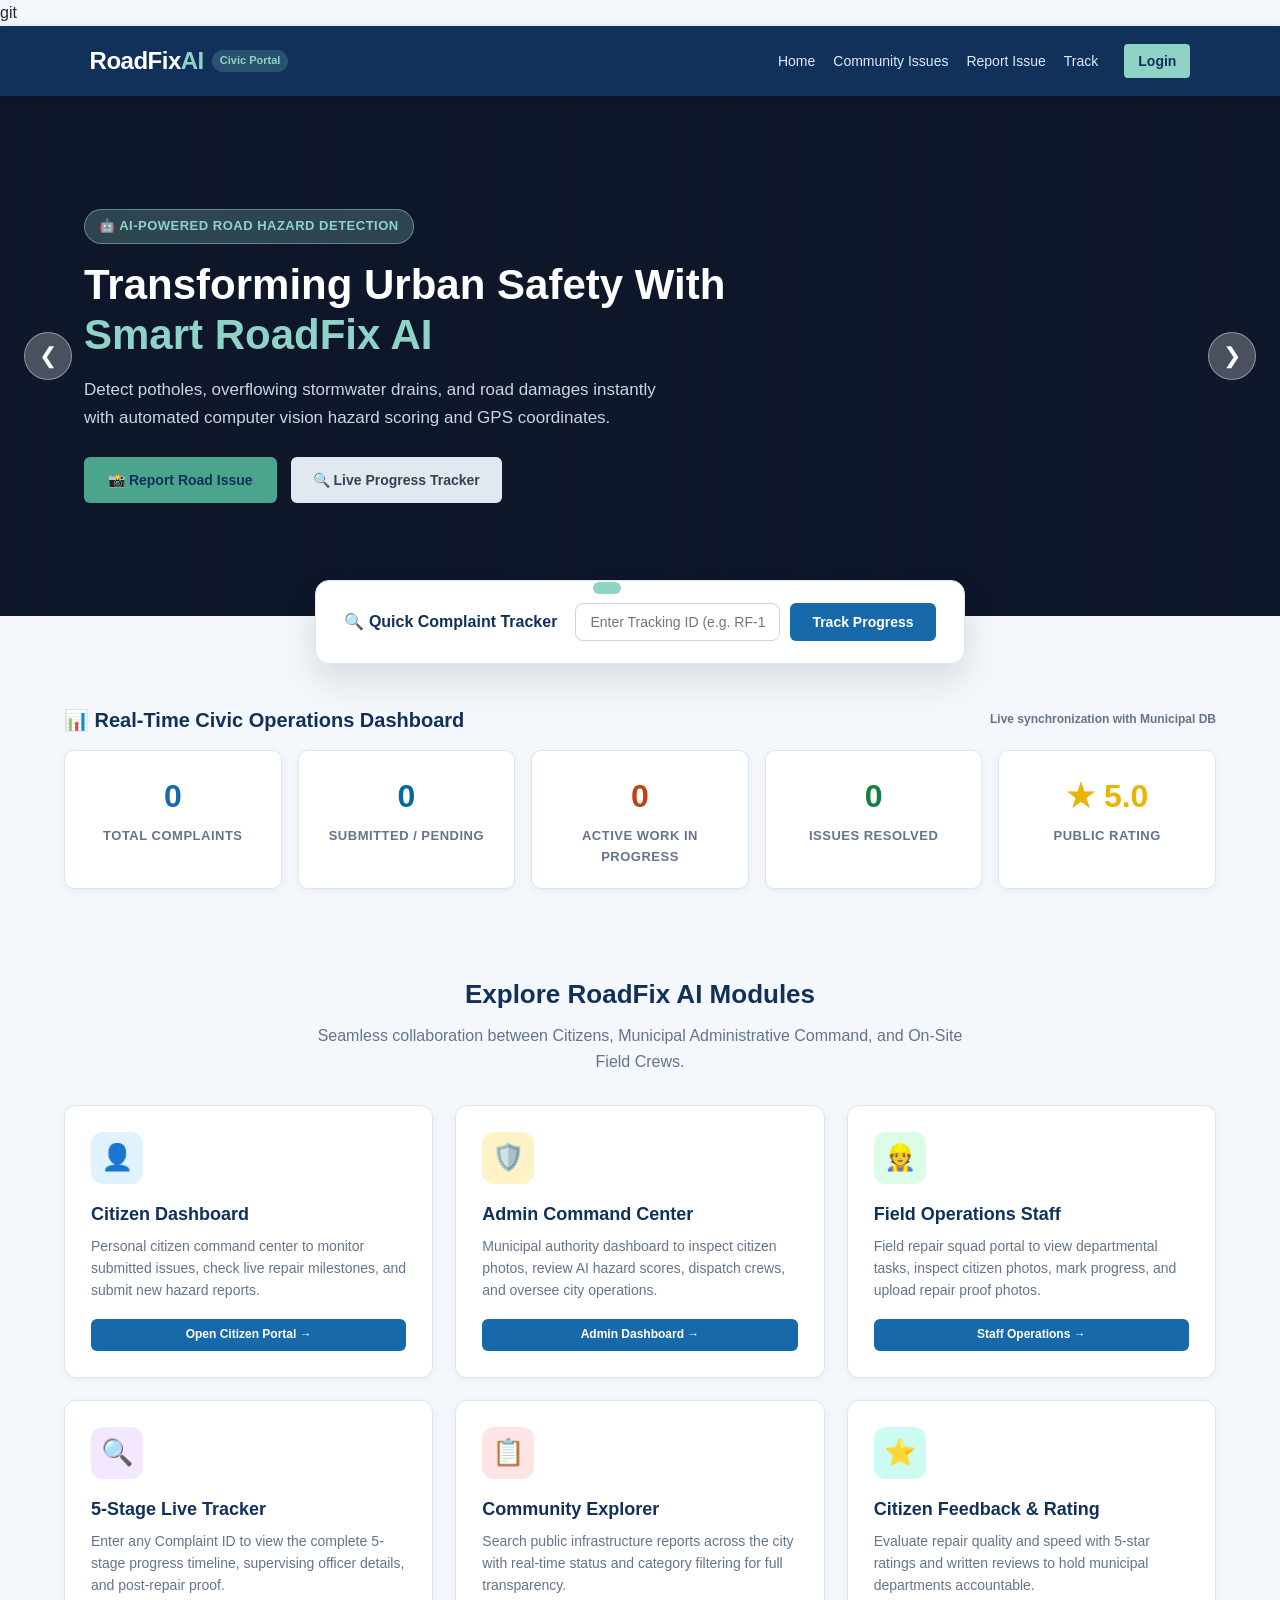
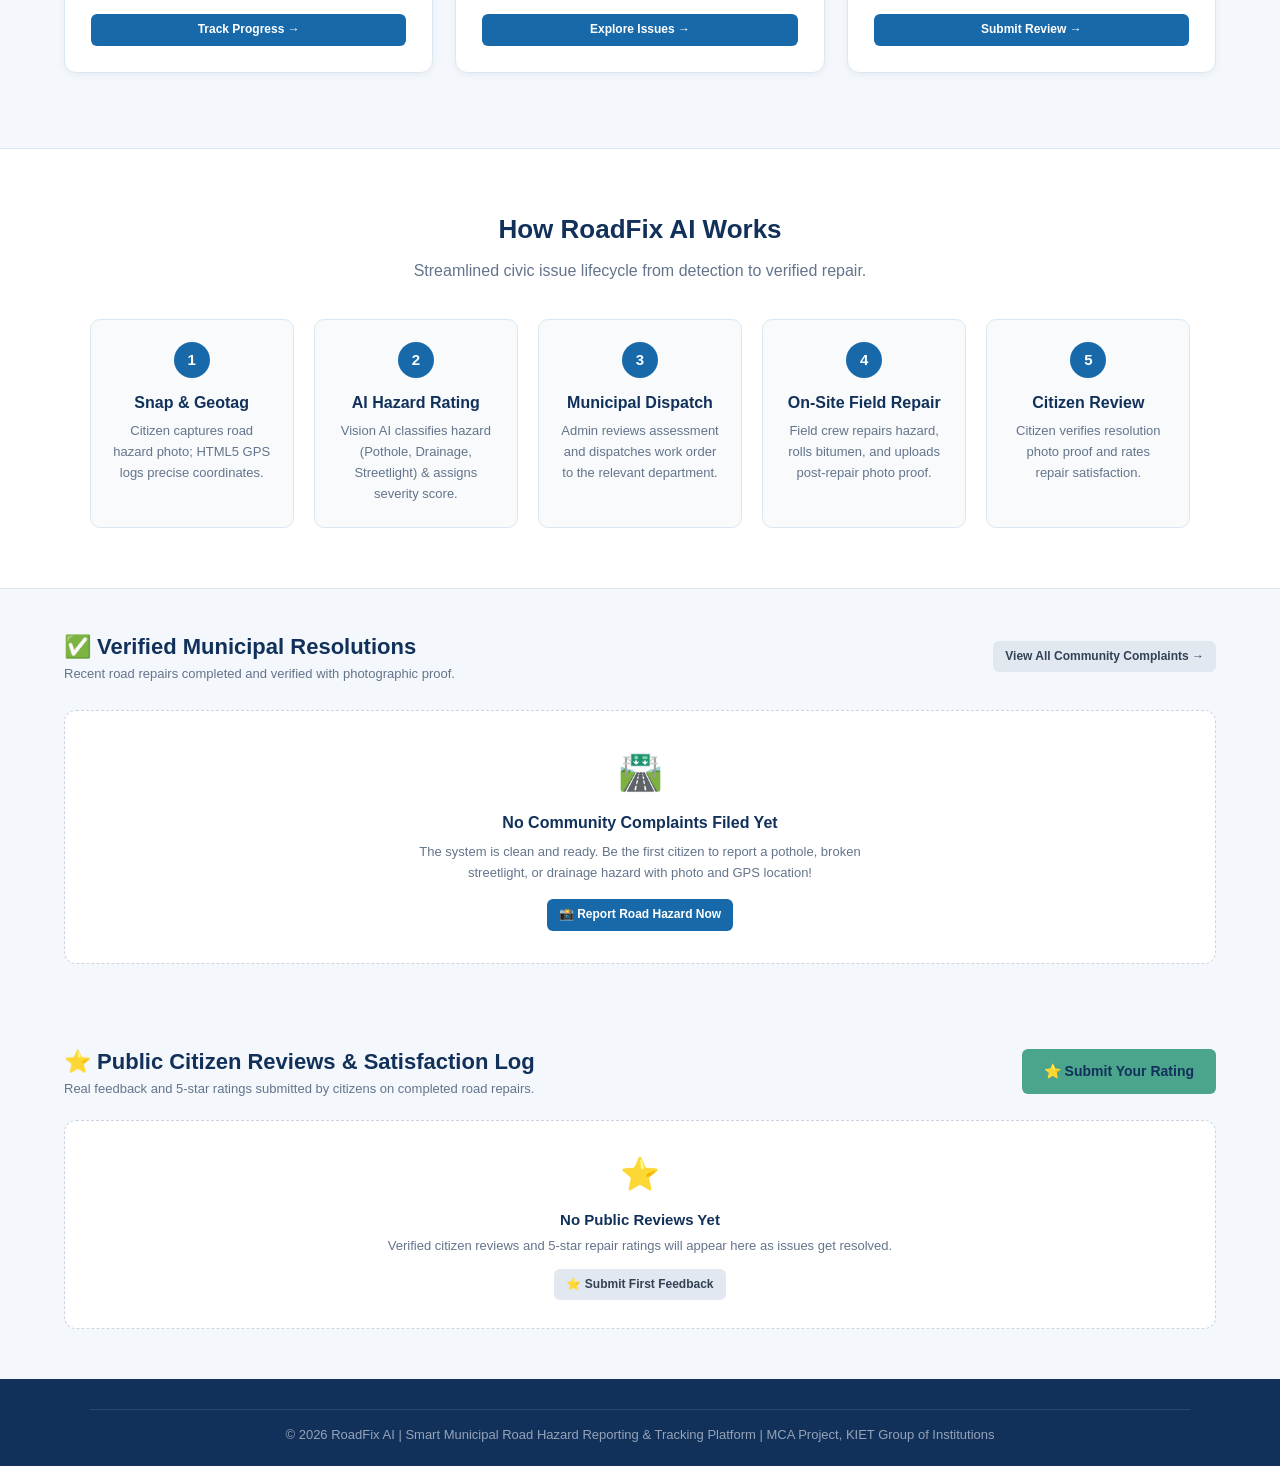
==== commit d583a2b9: "Saved project checkpoint before MongoDB integration" ====
--- a/Backend/src/main/resources/static/index.html
+++ b/Backend/src/main/resources/static/index.html
@@ -1,4 +1,4 @@
-<!DOCTYPE html>
+git <!DOCTYPE html>
 <html lang="en">
 <head>
     <meta charset="UTF-8">
@@ -382,7 +382,7 @@
             </div>
 
             <!-- Slide 2: Field Operations & Paving -->
-            <div class="slide" style="background-image: url('https://images.unsplash.com/photo-1578575437130-527eed3abbec?w=1600&auto=format&fit=crop&q=80');">
+            <div class="slide" style="background-image: url('https://images.unsplash.com/photo-1584467735871-8e85353a8413?w=1600&auto=format&fit=crop&q=80');">
                 <div class="slide-overlay"></div>
                 <div class="slide-content">
                     <span class="slide-tag">👷 48-Hour Municipal Dispatch Commitment</span>
@@ -395,13 +395,13 @@
                 </div>
             </div>
 
-            <!-- Slide 3: Clean, Green & Well-Lit Smart Cities -->
-            <div class="slide" style="background-image: url('https://images.unsplash.com/photo-1477959858617-67f30bc75b82?w=1600&auto=format&fit=crop&q=80');">
+            <!-- Slide 3: Streetlight & Night Illumination -->
+            <div class="slide" style="background-image: url('https://images.unsplash.com/photo-1509198397868-475647b2a1e5?w=1600&auto=format&fit=crop&q=80');">
                 <div class="slide-overlay"></div>
                 <div class="slide-content">
-                    <span class="slide-tag">⚡ Transparent 5-Stage Lifecycle</span>
-                    <h1 class="slide-title">Accountable Governance for <span>Safer City Streets</span></h1>
-                    <p class="slide-desc">Follow every civic complaint through Submitted, Verified, Assigned, In Progress, and Resolved milestones in real time.</p>
+                    <span class="slide-tag">💡 Electrical & Street Lighting</span>
+                    <h1 class="slide-title">Active Night Monitoring & <span>Dark Zone Elimination</span></h1>
+                    <p class="slide-desc">Swift replacement of damaged luminaires, faulty wiring, and non-functional municipal streetlights to safeguard commuter transit.</p>
                     <div class="slide-btn-group">
                         <a href="citizen.html" class="btn btn-accent" style="font-weight:700; color:#12315a; padding:12px 24px;">👤 Citizen Dashboard</a>
                         <a href="admin.html" class="btn btn-secondary" style="padding:12px 22px;">🛡️ Admin Command Center</a>
@@ -409,13 +409,13 @@
                 </div>
             </div>
 
-            <!-- Slide 4: Citizen Participation & Quality Reviews -->
-            <div class="slide" style="background-image: url('https://images.unsplash.com/photo-1522071820081-009f0129c71c?w=1600&auto=format&fit=crop&q=80');">
+            <!-- Slide 4: Stormwater & Drainage Flood Prevention -->
+            <div class="slide" style="background-image: url('https://images.unsplash.com/photo-1547683905-f686c993aae5?w=1600&auto=format&fit=crop&q=80');">
                 <div class="slide-overlay"></div>
                 <div class="slide-content">
-                    <span class="slide-tag">⭐ 5-Star Citizen Verification Feedback</span>
-                    <h1 class="slide-title">Empowering Citizens & <span>Building Safer Roads</span></h1>
-                    <p class="slide-desc">Citizens inspect post-repair photo proof and rate municipal performance to ensure public funds deliver lasting road infrastructure.</p>
+                    <span class="slide-tag">🌊 Stormwater Drainage & Flood Control</span>
+                    <h1 class="slide-title">Preventing Waterlogging & <span>Protecting City Roads</span></h1>
+                    <p class="slide-desc">Immediate desilting and clearing of blocked storm drains to stop road erosion, pedestrian hazards, and vehicular hydroplaning.</p>
                     <div class="slide-btn-group">
                         <a href="feedback.html" class="btn btn-accent" style="font-weight:700; color:#12315a; padding:12px 24px;">⭐ Submit Service Rating</a>
                         <a href="login.html" class="btn btn-secondary" style="padding:12px 22px;">🔑 Sign In to Portal</a>
@@ -583,63 +583,8 @@
             <a href="complaints.html" class="btn btn-secondary btn-sm">View All Community Complaints →</a>
         </div>
 
-        <div class="showcase-grid">
-            <!-- Sample Resolution 1 -->
-            <div class="showcase-card">
-                <div class="showcase-images">
-                    <img src="https://images.unsplash.com/photo-1515162816999-a0c47dc192f7?w=500&auto=format&fit=crop" alt="Before Pothole" title="Before: Citizen Reported">
-                    <img src="https://images.unsplash.com/photo-1508873696983-2df570464753?w=500&auto=format&fit=crop" alt="After Repair" title="After: Field Crew Repaired">
-                </div>
-                <div class="showcase-body">
-                    <div style="display:flex; justify-content:space-between; margin-bottom:6px;">
-                        <span class="badge badge-RESOLVED">RESOLVED</span>
-                        <span style="font-size:12px; font-weight:700; color:#0369a1;">RF-101</span>
-                    </div>
-                    <h4 style="font-size:15px; color:var(--primary); margin-bottom:4px;">Deep Pothole at Main Junction</h4>
-                    <p style="font-size:12px; color:#64748b; margin-bottom:8px;">📍 Sector 62 Road, Near KIET Campus</p>
-                    <p style="font-size:12px; color:#15803d; background:#f0fdf4; padding:6px 10px; border-radius:6px; border:1px solid #bbf7d0;">
-                        🛠️ <b>Proof:</b> Bitumen hot-mix leveled with compaction roller.
-                    </p>
-                </div>
-            </div>
-
-            <!-- Sample Resolution 2 -->
-            <div class="showcase-card">
-                <div class="showcase-images">
-                    <img src="https://images.unsplash.com/photo-1544717305-2782549b5136?w=500&auto=format&fit=crop" alt="Before Drain" title="Before: Citizen Reported">
-                    <img src="https://images.unsplash.com/photo-1578575437130-527eed3abbec?w=500&auto=format&fit=crop" alt="After Repair" title="After: Field Crew Repaired">
-                </div>
-                <div class="showcase-body">
-                    <div style="display:flex; justify-content:space-between; margin-bottom:6px;">
-                        <span class="badge badge-IN_PROGRESS">IN PROGRESS</span>
-                        <span style="font-size:12px; font-weight:700; color:#0369a1;">RF-102</span>
-                    </div>
-                    <h4 style="font-size:15px; color:var(--primary); margin-bottom:4px;">Blocked Stormwater Drain</h4>
-                    <p style="font-size:12px; color:#64748b; margin-bottom:8px;">📍 Commercial Street Crossing</p>
-                    <p style="font-size:12px; color:#0369a1; background:#f0f9ff; padding:6px 10px; border-radius:6px; border:1px solid #bae6fd;">
-                        ⚙️ <b>Action:</b> Sanitation crew on-site clearing plastic debris.
-                    </p>
-                </div>
-            </div>
-
-            <!-- Sample Resolution 3 -->
-            <div class="showcase-card">
-                <div class="showcase-images">
-                    <img src="https://images.unsplash.com/photo-1509198397868-475647b2a1e5?w=500&auto=format&fit=crop" alt="Before Light" title="Before: Citizen Reported">
-                    <img src="https://images.unsplash.com/photo-1477959858617-67f30bc75b82?w=500&auto=format&fit=crop" alt="After Repair" title="After: Field Crew Repaired">
-                </div>
-                <div class="showcase-body">
-                    <div style="display:flex; justify-content:space-between; margin-bottom:6px;">
-                        <span class="badge badge-ASSIGNED">ASSIGNED</span>
-                        <span style="font-size:12px; font-weight:700; color:#0369a1;">RF-103</span>
-                    </div>
-                    <h4 style="font-size:15px; color:var(--primary); margin-bottom:4px;">Streetlight Non-Functional</h4>
-                    <p style="font-size:12px; color:#64748b; margin-bottom:8px;">📍 100ft Ring Road, Junction 4</p>
-                    <p style="font-size:12px; color:#b45309; background:#fffbeb; padding:6px 10px; border-radius:6px; border:1px solid #fde68a;">
-                        👷 <b>Action:</b> Dispatched to Electrical & Lighting maintenance crew.
-                    </p>
-                </div>
-            </div>
+        <div class="showcase-grid" id="homeShowcaseGrid">
+            <!-- Dynamically populated from MongoDB / API -->
         </div>
     </section>
 
@@ -654,48 +599,7 @@
         </div>
 
         <div class="features-grid" id="homeReviewsGrid" style="margin-top:15px;">
-            <!-- Dynamically populated from Database / LocalStorage -->
-            <div class="feature-card" style="border-top:3px solid #f59e0b;">
-                <div style="display:flex; justify-content:space-between; align-items:center; margin-bottom:10px;">
-                    <span style="color:#f59e0b; font-size:18px; font-weight:bold;">★★★★★</span>
-                    <span class="badge badge-VERIFIED">Rapid & Efficient</span>
-                </div>
-                <p style="font-style:italic; color:#334155; font-size:14px; margin-bottom:14px; flex:1;">
-                    "Excellent repair! Deep pothole on MG Road was filled with hot-mix bitumen and leveled completely flush within 36 hours. Very safe for daily driving now."
-                </p>
-                <div style="display:flex; justify-content:space-between; align-items:center; border-top:1px solid #f1f5f9; padding-top:10px; font-size:12px; color:#64748b;">
-                    <b>👤 Ramesh Citizen</b>
-                    <span style="font-weight:600; color:#0369a1;">Ref: RF-101</span>
-                </div>
-            </div>
-
-            <div class="feature-card" style="border-top:3px solid #f59e0b;">
-                <div style="display:flex; justify-content:space-between; align-items:center; margin-bottom:10px;">
-                    <span style="color:#f59e0b; font-size:18px; font-weight:bold;">★★★★★</span>
-                    <span class="badge badge-VERIFIED">Quick</span>
-                </div>
-                <p style="font-style:italic; color:#334155; font-size:14px; margin-bottom:14px; flex:1;">
-                    "Sanitation squad arrived promptly to clean the overflowing drain and removed plastic blockage. Footpath is dry and safe again."
-                </p>
-                <div style="display:flex; justify-content:space-between; align-items:center; border-top:1px solid #f1f5f9; padding-top:10px; font-size:12px; color:#64748b;">
-                    <b>👤 Priya Sharma</b>
-                    <span style="font-weight:600; color:#0369a1;">Ref: RF-102</span>
-                </div>
-            </div>
-
-            <div class="feature-card" style="border-top:3px solid #f59e0b;">
-                <div style="display:flex; justify-content:space-between; align-items:center; margin-bottom:10px;">
-                    <span style="color:#f59e0b; font-size:18px; font-weight:bold;">★★★★★</span>
-                    <span class="badge badge-VERIFIED">5-Star Quality</span>
-                </div>
-                <p style="font-style:italic; color:#334155; font-size:14px; margin-bottom:14px; flex:1;">
-                    "Streetlight on Ring Road junction was fixed quickly by electrical crew. Great transparency with photo proofs!"
-                </p>
-                <div style="display:flex; justify-content:space-between; align-items:center; border-top:1px solid #f1f5f9; padding-top:10px; font-size:12px; color:#64748b;">
-                    <b>👤 Sunil Verma</b>
-                    <span style="font-weight:600; color:#0369a1;">Ref: RF-103</span>
-                </div>
-            </div>
+            <!-- Dynamically populated from MongoDB / API -->
         </div>
     </section>
 
@@ -781,6 +685,7 @@
             await renderSlider();
             startAutoSlide();
             loadLiveMetrics();
+            loadHomeShowcase();
             loadHomeReviews();
 
             // Button click listeners
@@ -828,13 +733,59 @@
         async function loadLiveMetrics() {
             try {
                 const s = await RoadFix.getStats();
-                document.getElementById('statTotal').innerText = s.totalIssues || 3;
+                document.getElementById('statTotal').innerText = s.totalIssues || 0;
                 document.getElementById('statSubmitted').innerText = s.submitted || 0;
-                document.getElementById('statInProgress').innerText = s.inProgress || 2;
-                document.getElementById('statResolved').innerText = s.resolved || 1;
-                document.getElementById('statRating').innerText = `★ ${s.averageRating || '4.9'}`;
+                document.getElementById('statInProgress').innerText = s.inProgress || 0;
+                document.getElementById('statResolved').innerText = s.resolved || 0;
+                document.getElementById('statRating').innerText = s.totalIssues > 0 ? `★ ${s.averageRating || '5.0'}` : '★ 5.0';
             } catch (err) {
                 console.error(err);
+            }
+        }
+
+        // --- Live Verified Resolutions Showcase ---
+        async function loadHomeShowcase() {
+            try {
+                const complaints = await RoadFix.getComplaints();
+                const container = document.getElementById('homeShowcaseGrid');
+                if (!container) return;
+
+                if (!complaints || complaints.length === 0) {
+                    container.innerHTML = `
+                        <div style="grid-column: 1 / -1; background:#ffffff; border:1px dashed #cbd5e1; border-radius:12px; padding:32px 20px; text-align:center;">
+                            <div style="font-size:36px; margin-bottom:10px;">🛣️</div>
+                            <h3 style="font-size:16px; color:var(--primary); margin-bottom:6px;">No Community Complaints Filed Yet</h3>
+                            <p style="font-size:13px; color:var(--text-muted); max-width:480px; margin:0 auto 16px;">
+                                The system is clean and ready. Be the first citizen to report a pothole, broken streetlight, or drainage hazard with photo and GPS location!
+                            </p>
+                            <a href="report.html" class="btn btn-primary btn-sm">📸 Report Road Hazard Now</a>
+                        </div>
+                    `;
+                    return;
+                }
+
+                const recent = complaints.slice(0, 3);
+                container.innerHTML = recent.map(c => `
+                    <div class="showcase-card">
+                        <div class="showcase-images">
+                            <img src="${c.photoUrl || (RoadFix.CATEGORY_DEFAULT_PHOTOS[c.category] || 'https://images.unsplash.com/photo-1515162816999-a0c47dc192f7?w=500&auto=format&fit=crop')}" alt="${c.title}" title="Citizen Reported Photo">
+                            <img src="${c.repairPhotoUrl || (c.status === 'RESOLVED' ? 'https://images.unsplash.com/photo-1508873696983-2df570464753?w=500&auto=format&fit=crop' : 'https://images.unsplash.com/photo-1584467735871-8e85353a8413?w=500&auto=format&fit=crop')}" alt="Repair Status" title="${c.status === 'RESOLVED' ? 'Verified Repair Proof' : 'Field Crew Scheduled'}">
+                        </div>
+                        <div class="showcase-body">
+                            <div style="display:flex; justify-content:space-between; margin-bottom:6px;">
+                                <span class="badge badge-${c.status}">${c.status}</span>
+                                <span style="font-size:12px; font-weight:700; color:#0369a1;">${c.id}</span>
+                            </div>
+                            <h4 style="font-size:15px; color:var(--primary); margin-bottom:4px;">${c.title}</h4>
+                            <p style="font-size:12px; color:#64748b; margin-bottom:8px;">📍 ${c.location || 'Municipal City Road'}</p>
+                            <p style="font-size:12px; color:#15803d; background:#f0fdf4; padding:6px 10px; border-radius:6px; border:1px solid #bbf7d0;">
+                                🛠️ <b>Status:</b> ${c.repairNotes || (c.status === 'RESOLVED' ? 'Repaired and verified with photographic proof.' : 'Dispatched to ' + (c.department || 'Roads & Infrastructure'))}
+                            </p>
+                        </div>
+                    </div>
+                `).join('');
+            } catch (e) {
+                console.error("Error loading showcase:", e);
             }
         }
 
@@ -843,7 +794,20 @@
             try {
                 const feedbacks = await RoadFix.getFeedbacks();
                 const container = document.getElementById('homeReviewsGrid');
-                if (!container || !feedbacks || feedbacks.length === 0) return;
+                if (!container) return;
+
+                if (!feedbacks || feedbacks.length === 0) {
+                    container.innerHTML = `
+                        <div style="grid-column: 1 / -1; background:#ffffff; border:1px dashed #cbd5e1; border-radius:12px; padding:28px 20px; text-align:center;">
+                            <div style="font-size:32px; margin-bottom:8px;">⭐</div>
+                            <h3 style="font-size:15px; color:var(--primary); margin-bottom:4px;">No Public Reviews Yet</h3>
+                            <p style="font-size:13px; color:var(--text-muted); margin-bottom:12px;">Verified citizen reviews and 5-star repair ratings will appear here as issues get resolved.</p>
+                            <a href="feedback.html" class="btn btn-secondary btn-sm">⭐ Submit First Feedback</a>
+                        </div>
+                    `;
+                    return;
+                }
+
                 const list = feedbacks.slice(0, 3);
                 container.innerHTML = list.map(f => `
                     <div class="feature-card" style="border-top:3px solid #f59e0b;">
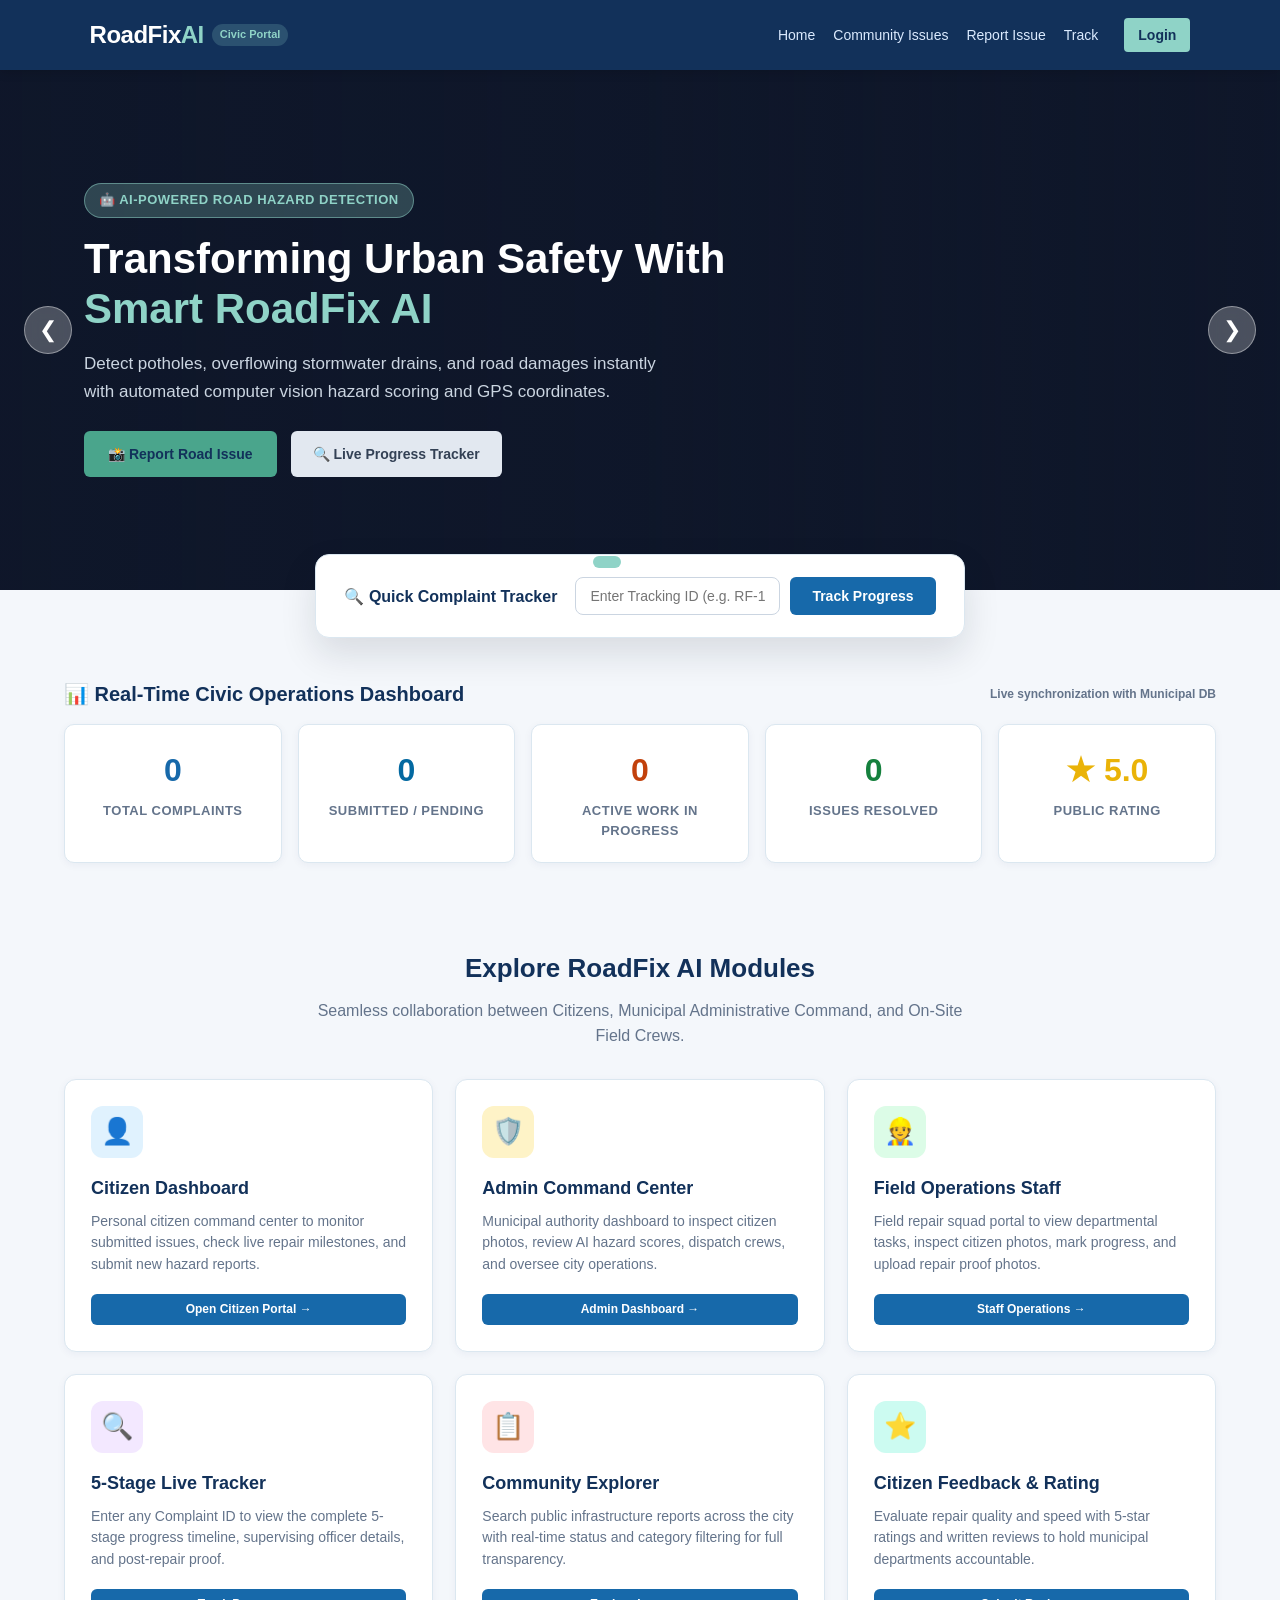
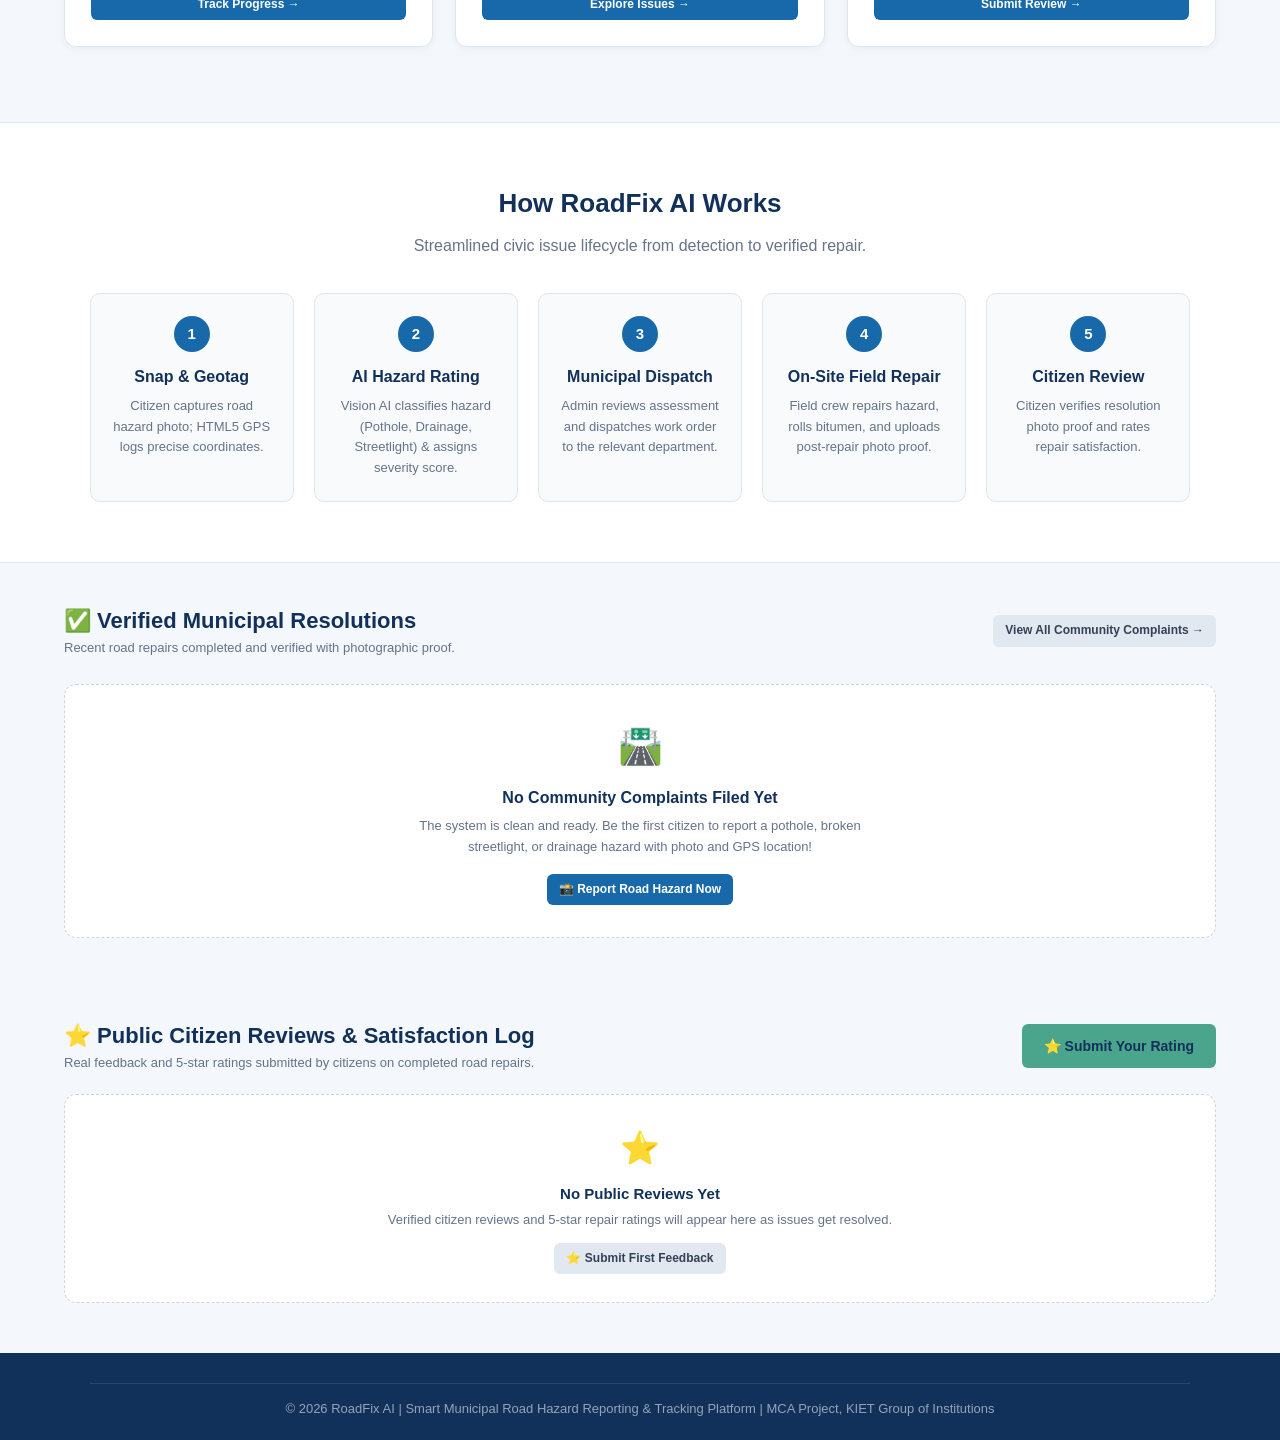
==== commit 05ef7bab: "Added Dockerfiles and updated api.js and database" ====
--- a/Backend/src/main/resources/static/index.html
+++ b/Backend/src/main/resources/static/index.html
@@ -1,4 +1,4 @@
-git <!DOCTYPE html>
+<!DOCTYPE html>
 <html lang="en">
 <head>
     <meta charset="UTF-8">
